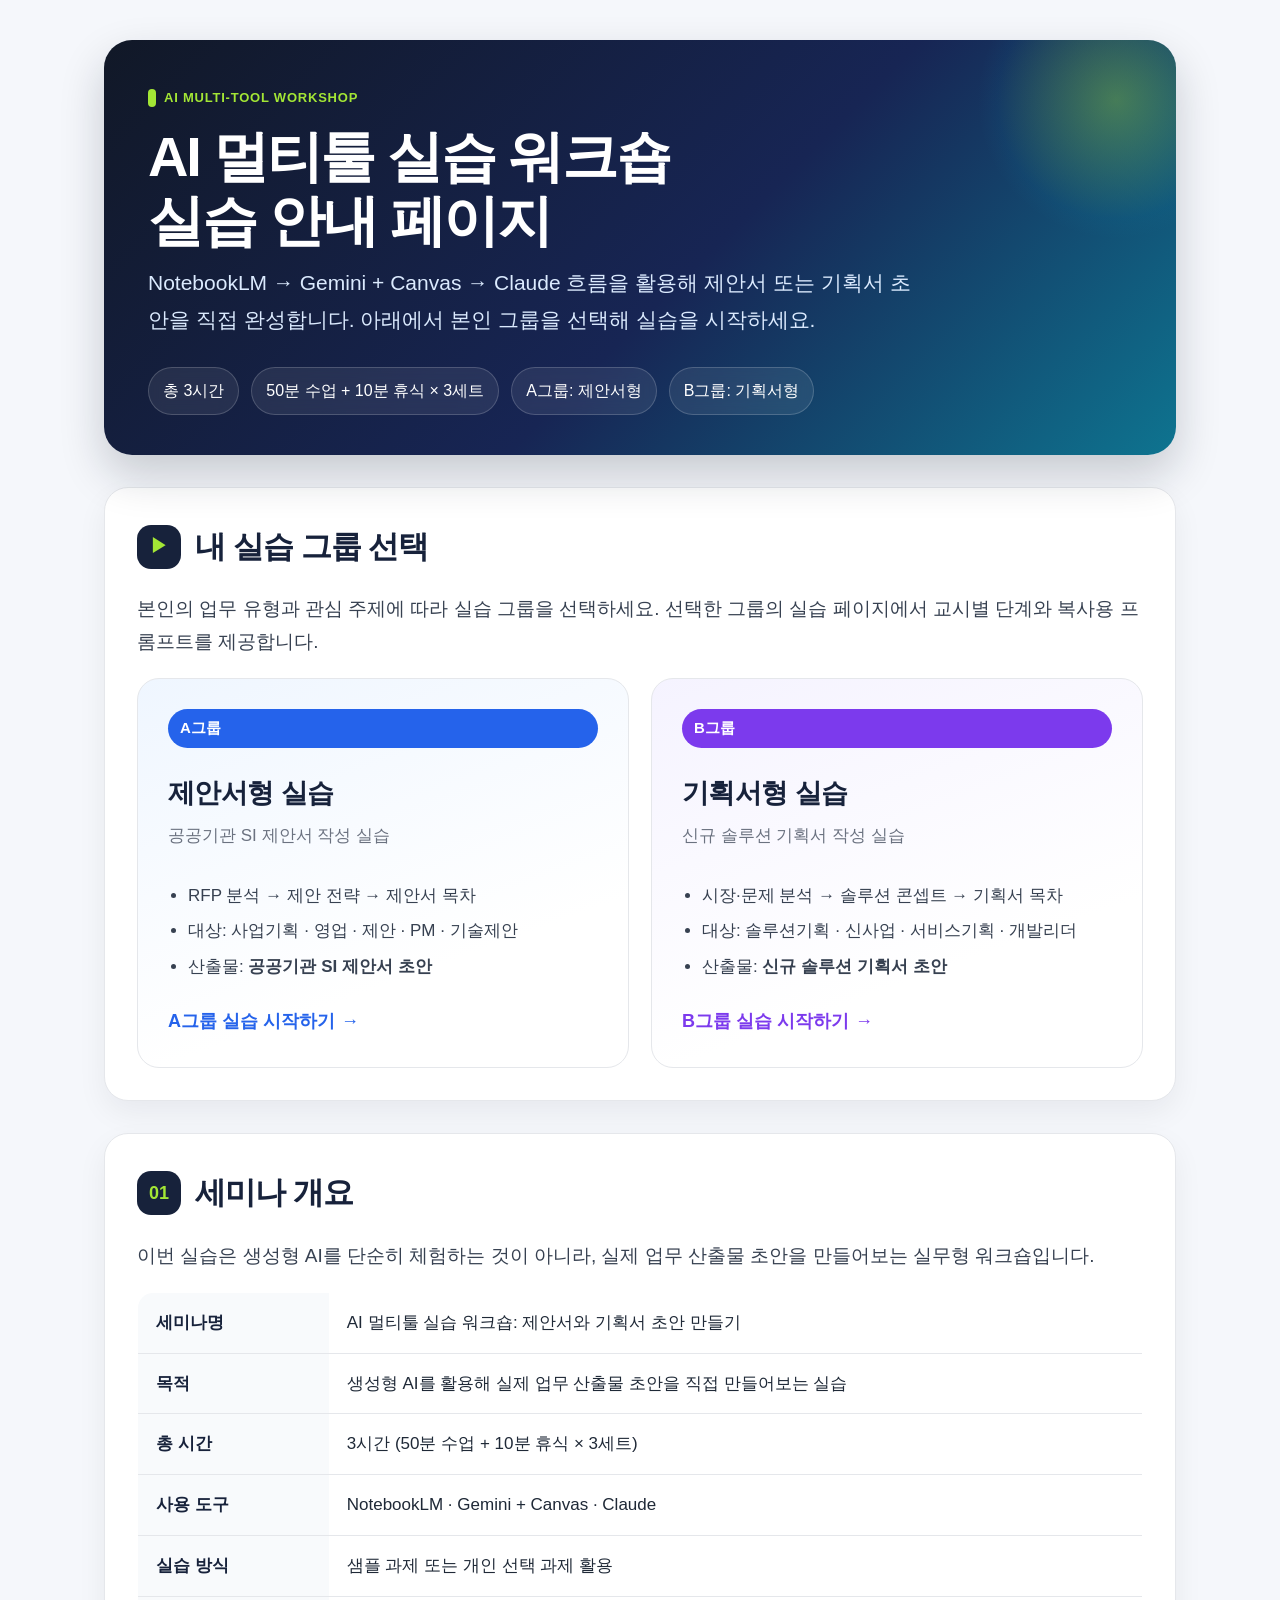
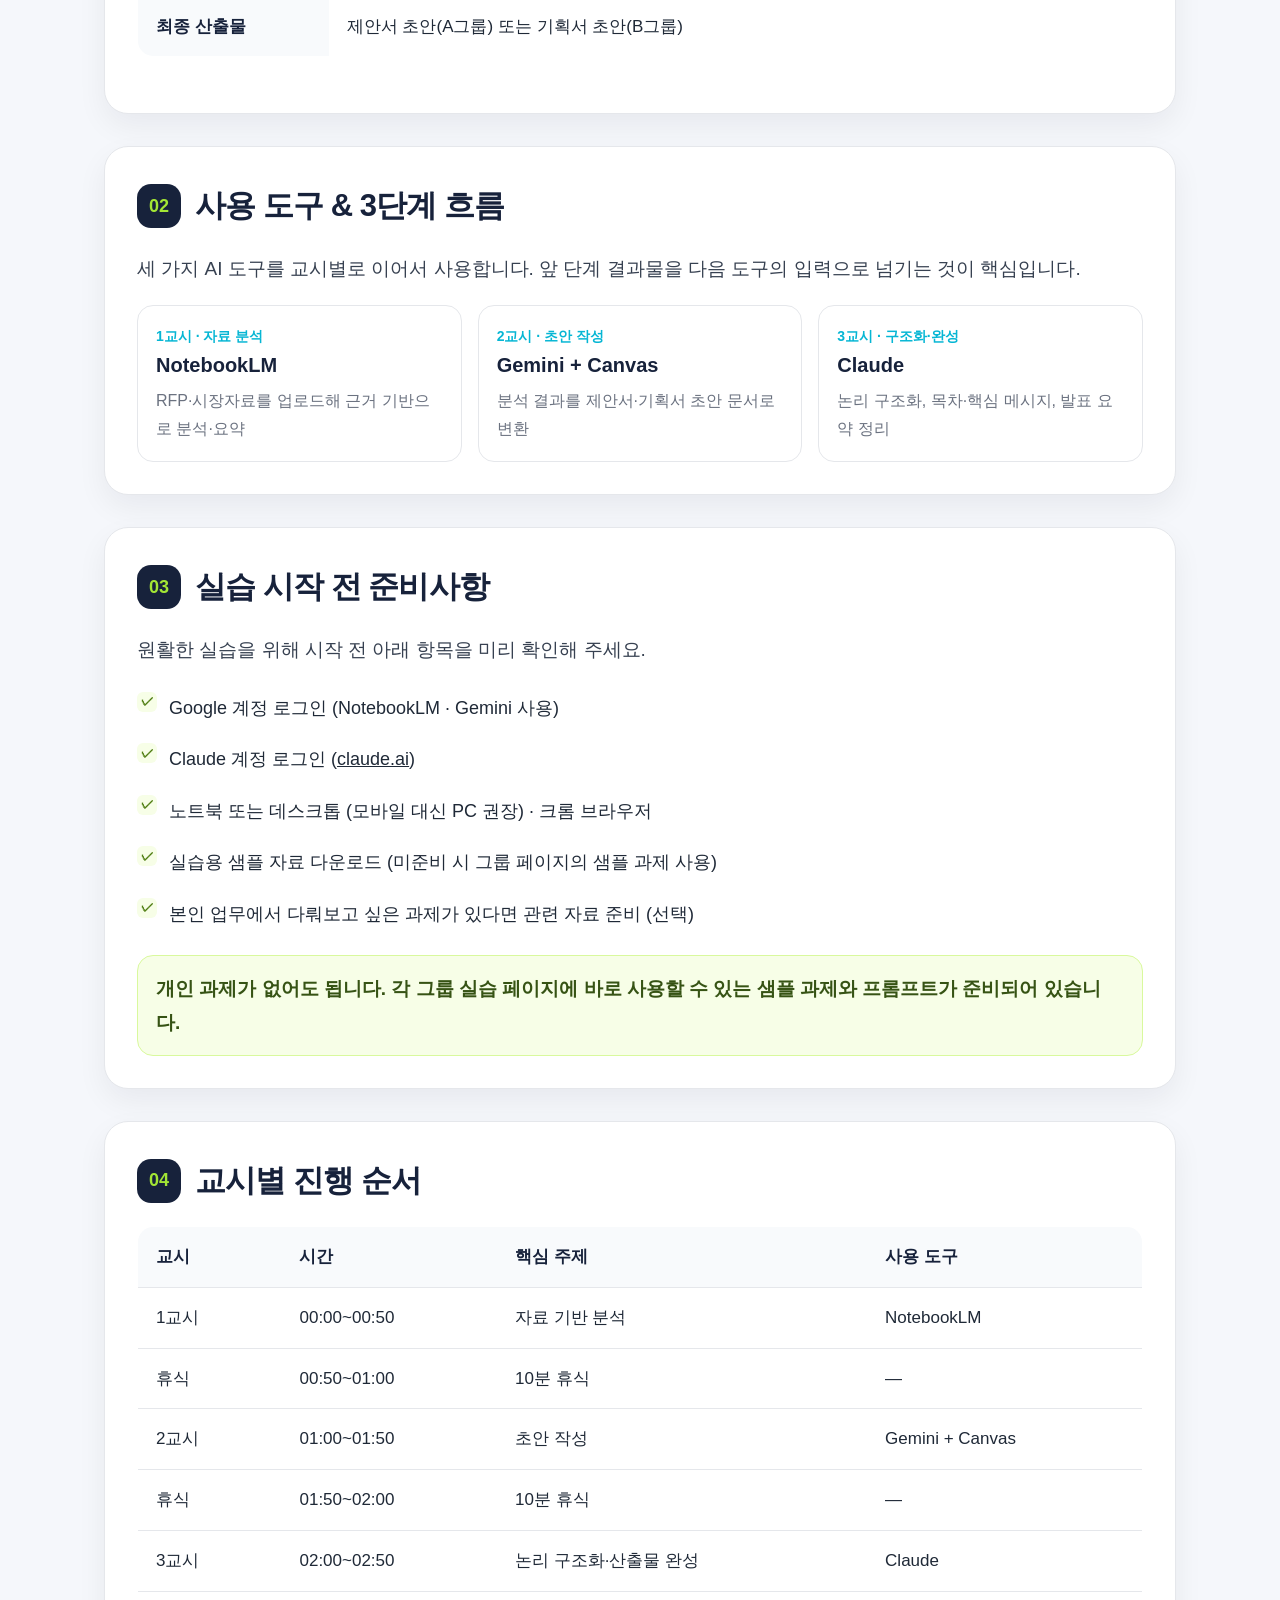
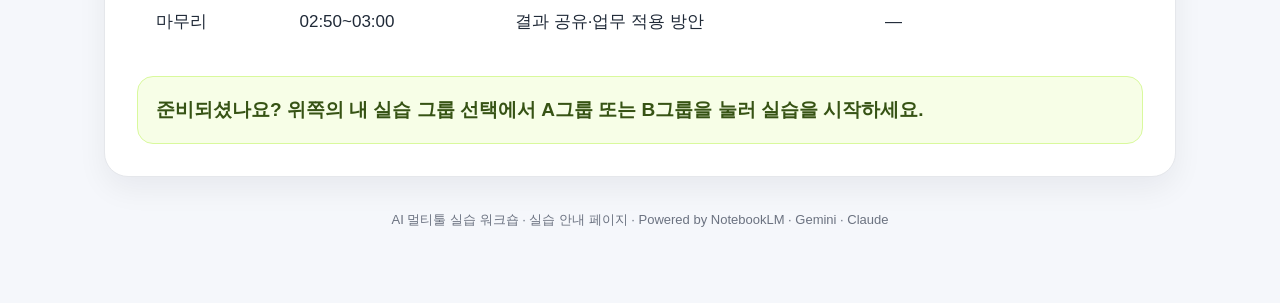
==== index.html @ 0a498cbd "AI 멀티툴 실습 워크숍 안내 사이트 추가 - index.html: 실습 안내(첫 화면) + A/B 그룹 선택 - group-a.html: A그룹 제안서형 실습 - group-b." ====
<!DOCTYPE html>
<html lang="ko">
<head>
  <meta charset="UTF-8" />
  <meta name="viewport" content="width=device-width, initial-scale=1.0" />
  <title>AI 멀티툴 실습 워크숍 · 실습 안내</title>
  <link rel="stylesheet" href="style.css" />
</head>
<body>
  <main class="page">
    <header class="hero">
      <div class="eyebrow">AI Multi-tool Workshop</div>
      <h1>AI 멀티툴 실습 워크숍<br />실습 안내 페이지</h1>
      <p>NotebookLM → Gemini + Canvas → Claude 흐름을 활용해 제안서 또는 기획서 초안을 직접 완성합니다. 아래에서 본인 그룹을 선택해 실습을 시작하세요.</p>
      <div class="meta">
        <span>총 3시간</span>
        <span>50분 수업 + 10분 휴식 × 3세트</span>
        <span>A그룹: 제안서형</span>
        <span>B그룹: 기획서형</span>
      </div>
    </header>

    <!-- 그룹 선택 -->
    <section id="choose">
      <div class="section-title">
        <span class="section-number">▶</span>
        <h2>내 실습 그룹 선택</h2>
      </div>
      <p class="lead">본인의 업무 유형과 관심 주제에 따라 실습 그룹을 선택하세요. 선택한 그룹의 실습 페이지에서 교시별 단계와 복사용 프롬프트를 제공합니다.</p>

      <div class="choose">
        <a class="choose-card a" href="group-a.html">
          <span class="badge blue">A그룹</span>
          <h3>제안서형 실습</h3>
          <p class="sub">공공기관 SI 제안서 작성 실습</p>
          <ul>
            <li>RFP 분석 → 제안 전략 → 제안서 목차</li>
            <li>대상: 사업기획 · 영업 · 제안 · PM · 기술제안</li>
            <li>산출물: <strong>공공기관 SI 제안서 초안</strong></li>
          </ul>
          <span class="go">A그룹 실습 시작하기</span>
        </a>

        <a class="choose-card b" href="group-b.html">
          <span class="badge purple">B그룹</span>
          <h3>기획서형 실습</h3>
          <p class="sub">신규 솔루션 기획서 작성 실습</p>
          <ul>
            <li>시장·문제 분석 → 솔루션 콘셉트 → 기획서 목차</li>
            <li>대상: 솔루션기획 · 신사업 · 서비스기획 · 개발리더</li>
            <li>산출물: <strong>신규 솔루션 기획서 초안</strong></li>
          </ul>
          <span class="go">B그룹 실습 시작하기</span>
        </a>
      </div>
    </section>

    <!-- 세미나 개요 -->
    <section id="overview">
      <div class="section-title">
        <span class="section-number">01</span>
        <h2>세미나 개요</h2>
      </div>
      <p class="lead">이번 실습은 생성형 AI를 단순히 체험하는 것이 아니라, 실제 업무 산출물 초안을 만들어보는 실무형 워크숍입니다.</p>
      <table>
        <tbody>
          <tr><th>세미나명</th><td>AI 멀티툴 실습 워크숍: 제안서와 기획서 초안 만들기</td></tr>
          <tr><th>목적</th><td>생성형 AI를 활용해 실제 업무 산출물 초안을 직접 만들어보는 실습</td></tr>
          <tr><th>총 시간</th><td>3시간 (50분 수업 + 10분 휴식 × 3세트)</td></tr>
          <tr><th>사용 도구</th><td>NotebookLM · Gemini + Canvas · Claude</td></tr>
          <tr><th>실습 방식</th><td>샘플 과제 또는 개인 선택 과제 활용</td></tr>
          <tr><th>최종 산출물</th><td>제안서 초안(A그룹) 또는 기획서 초안(B그룹)</td></tr>
        </tbody>
      </table>
    </section>

    <!-- 사용 도구 -->
    <section id="tools">
      <div class="section-title">
        <span class="section-number">02</span>
        <h2>사용 도구 & 3단계 흐름</h2>
      </div>
      <p class="lead">세 가지 AI 도구를 교시별로 이어서 사용합니다. 앞 단계 결과물을 다음 도구의 입력으로 넘기는 것이 핵심입니다.</p>
      <div class="tools-row">
        <a class="tool-chip" href="https://notebooklm.google.com" target="_blank" rel="noopener">
          <div class="stage">1교시 · 자료 분석</div>
          <div class="n">NotebookLM</div>
          <div class="d">RFP·시장자료를 업로드해 근거 기반으로 분석·요약</div>
        </a>
        <a class="tool-chip" href="https://gemini.google.com" target="_blank" rel="noopener">
          <div class="stage">2교시 · 초안 작성</div>
          <div class="n">Gemini + Canvas</div>
          <div class="d">분석 결과를 제안서·기획서 초안 문서로 변환</div>
        </a>
        <a class="tool-chip" href="https://claude.ai" target="_blank" rel="noopener">
          <div class="stage">3교시 · 구조화·완성</div>
          <div class="n">Claude</div>
          <div class="d">논리 구조화, 목차·핵심 메시지, 발표 요약 정리</div>
        </a>
      </div>
    </section>

    <!-- 실습 준비사항 -->
    <section id="ready">
      <div class="section-title">
        <span class="section-number">03</span>
        <h2>실습 시작 전 준비사항</h2>
      </div>
      <p class="lead">원활한 실습을 위해 시작 전 아래 항목을 미리 확인해 주세요.</p>
      <ul class="checklist">
        <li>Google 계정 로그인 (NotebookLM · Gemini 사용)</li>
        <li>Claude 계정 로그인 (<a href="https://claude.ai" target="_blank" rel="noopener">claude.ai</a>)</li>
        <li>노트북 또는 데스크톱 (모바일 대신 PC 권장) · 크롬 브라우저</li>
        <li>실습용 샘플 자료 다운로드 (미준비 시 그룹 페이지의 샘플 과제 사용)</li>
        <li>본인 업무에서 다뤄보고 싶은 과제가 있다면 관련 자료 준비 (선택)</li>
      </ul>
      <div class="note">
        개인 과제가 없어도 됩니다. 각 그룹 실습 페이지에 바로 사용할 수 있는 <strong>샘플 과제와 프롬프트</strong>가 준비되어 있습니다.
      </div>
    </section>

    <!-- 진행 순서 -->
    <section id="timeline">
      <div class="section-title">
        <span class="section-number">04</span>
        <h2>교시별 진행 순서</h2>
      </div>
      <table>
        <thead>
          <tr>
            <th>교시</th><th>시간</th><th>핵심 주제</th><th>사용 도구</th>
          </tr>
        </thead>
        <tbody>
          <tr><td>1교시</td><td>00:00~00:50</td><td>자료 기반 분석</td><td>NotebookLM</td></tr>
          <tr><td>휴식</td><td>00:50~01:00</td><td>10분 휴식</td><td>—</td></tr>
          <tr><td>2교시</td><td>01:00~01:50</td><td>초안 작성</td><td>Gemini + Canvas</td></tr>
          <tr><td>휴식</td><td>01:50~02:00</td><td>10분 휴식</td><td>—</td></tr>
          <tr><td>3교시</td><td>02:00~02:50</td><td>논리 구조화·산출물 완성</td><td>Claude</td></tr>
          <tr><td>마무리</td><td>02:50~03:00</td><td>결과 공유·업무 적용 방안</td><td>—</td></tr>
        </tbody>
      </table>
      <div class="note">
        준비되셨나요? 위쪽의 <strong>내 실습 그룹 선택</strong>에서 A그룹 또는 B그룹을 눌러 실습을 시작하세요.
      </div>
    </section>

    <div class="footer">
      AI 멀티툴 실습 워크숍 · 실습 안내 페이지 · Powered by NotebookLM · Gemini · Claude
    </div>
  </main>
</body>
</html>
---- style.css ----
:root {
  --bg: #f5f7fb;
  --card: #ffffff;
  --navy: #17223b;
  --blue: #2563eb;
  --cyan: #06b6d4;
  --lime: #a3e635;
  --text: #1f2937;
  --muted: #6b7280;
  --line: #e5e7eb;
  --soft-blue: #eff6ff;
  --soft-purple: #f5f3ff;
  --soft-green: #f7fee7;
  --code-bg: #0f172a;
}

* { box-sizing: border-box; }

html { scroll-behavior: smooth; }

body {
  margin: 0;
  font-family: "Pretendard", "Noto Sans KR", "Apple SD Gothic Neo", Arial, sans-serif;
  background: var(--bg);
  color: var(--text);
  line-height: 1.75;
  font-size: 19px;
}

a { color: inherit; }

.page {
  max-width: 1120px;
  margin: 0 auto;
  padding: 40px 24px 72px;
}

/* ---------- HERO ---------- */
.hero {
  background: linear-gradient(135deg, #111827 0%, #172554 55%, #0e7490 100%);
  color: white;
  border-radius: 28px;
  padding: 44px 44px 40px;
  box-shadow: 0 20px 45px rgba(15, 23, 42, 0.2);
  position: relative;
  overflow: hidden;
}

.hero.a { background: linear-gradient(135deg, #0b1220 0%, #172554 55%, #1d4ed8 100%); }
.hero.b { background: linear-gradient(135deg, #140b22 0%, #3b1a70 55%, #7c3aed 100%); }

.hero::after {
  content: "";
  position: absolute;
  width: 280px;
  height: 280px;
  border-radius: 50%;
  background: radial-gradient(circle, rgba(163,230,53,.35), rgba(6,182,212,.04) 60%, transparent 70%);
  right: -80px;
  top: -80px;
}

.eyebrow {
  display: inline-flex;
  align-items: center;
  gap: 8px;
  color: var(--lime);
  font-weight: 800;
  letter-spacing: .06em;
  text-transform: uppercase;
  font-size: 13px;
  margin-bottom: 16px;
}

.eyebrow::before {
  content: "";
  width: 8px;
  height: 18px;
  border-radius: 999px;
  background: var(--lime);
  display: inline-block;
}

h1 {
  margin: 0 0 12px;
  font-size: clamp(34px, 5.4vw, 56px);
  line-height: 1.14;
  letter-spacing: -0.04em;
}

.hero p {
  margin: 0;
  max-width: 780px;
  font-size: 21px;
  color: #dbeafe;
}

.meta {
  display: flex;
  flex-wrap: wrap;
  gap: 12px;
  margin-top: 28px;
}

.meta span {
  border: 1px solid rgba(255,255,255,.18);
  background: rgba(255,255,255,.08);
  color: #fff;
  padding: 9px 14px;
  border-radius: 999px;
  font-size: 16px;
  backdrop-filter: blur(8px);
}

/* ---------- SECTIONS ---------- */
section {
  margin-top: 32px;
  background: var(--card);
  border: 1px solid var(--line);
  border-radius: 24px;
  padding: 32px;
  box-shadow: 0 12px 30px rgba(15, 23, 42, 0.06);
}

.section-title {
  display: flex;
  align-items: center;
  gap: 14px;
  margin-bottom: 18px;
}

.section-number {
  display: inline-flex;
  align-items: center;
  justify-content: center;
  min-width: 44px;
  height: 44px;
  border-radius: 14px;
  background: var(--navy);
  color: var(--lime);
  font-weight: 900;
  font-size: 18px;
}

h2 {
  margin: 0;
  color: var(--navy);
  font-size: 31px;
  letter-spacing: -0.03em;
}

h3 {
  margin: 28px 0 12px;
  color: var(--navy);
  font-size: 23px;
  letter-spacing: -0.02em;
}

h4 {
  margin: 20px 0 8px;
  color: var(--navy);
  font-size: 19px;
}

p { margin: 10px 0 0; }

.lead {
  font-size: 19px;
  color: #374151;
  margin-bottom: 20px;
}

/* ---------- TABLE ---------- */
table {
  width: 100%;
  border-collapse: collapse;
  margin: 16px 0 24px;
  background: #fff;
  border-radius: 16px;
  overflow: hidden;
  border: 1px solid var(--line);
}

th, td {
  padding: 15px 18px;
  border-bottom: 1px solid var(--line);
  vertical-align: top;
  text-align: left;
  font-size: 17px;
}

th {
  background: #f8fafc;
  color: var(--navy);
  font-weight: 800;
  white-space: nowrap;
}

tr:last-child td { border-bottom: 0; }

/* ---------- GRID / CARDS ---------- */
.grid {
  display: grid;
  grid-template-columns: repeat(2, minmax(0, 1fr));
  gap: 20px;
  margin-top: 18px;
}

.card {
  border-radius: 20px;
  padding: 24px;
  border: 1px solid var(--line);
  background: #fff;
}

.card.proposal { background: var(--soft-blue); }
.card.planning { background: var(--soft-purple); }

.badge {
  display: inline-block;
  padding: 6px 12px;
  border-radius: 999px;
  background: var(--navy);
  color: #fff;
  font-size: 15px;
  font-weight: 800;
  margin-bottom: 10px;
}

.badge.blue { background: var(--blue); }
.badge.purple { background: #7c3aed; }
.badge.cyan { background: var(--cyan); }
.badge.lime { background: var(--lime); color: #1a2e05; }

ul { margin: 10px 0 0 20px; padding: 0; }
li { margin: 6px 0; }

.note {
  margin-top: 18px;
  padding: 16px 18px;
  border-radius: 16px;
  background: var(--soft-green);
  border: 1px solid #d9f99d;
  color: #365314;
  font-weight: 600;
}

.footer {
  margin-top: 32px;
  color: var(--muted);
  font-size: 13px;
  text-align: center;
}

/* ---------- GROUP SELECT CARDS (index) ---------- */
.choose {
  display: grid;
  grid-template-columns: repeat(2, minmax(0, 1fr));
  gap: 22px;
  margin-top: 20px;
}

.choose-card {
  display: flex;
  flex-direction: column;
  border-radius: 22px;
  padding: 30px;
  border: 1px solid var(--line);
  text-decoration: none;
  color: var(--text);
  transition: transform .18s ease, box-shadow .18s ease, border-color .18s ease;
  position: relative;
  overflow: hidden;
}

.choose-card.a { background: linear-gradient(160deg, #eff6ff 0%, #ffffff 70%); }
.choose-card.b { background: linear-gradient(160deg, #f5f3ff 0%, #ffffff 70%); }

.choose-card:hover {
  transform: translateY(-4px);
  box-shadow: 0 18px 40px rgba(15,23,42,.12);
  border-color: #c7d2fe;
}

.choose-card h3 { margin: 12px 0 4px; font-size: 27px; }
.choose-card .sub { color: var(--muted); font-size: 17px; margin: 0 0 14px; }
.choose-card ul { font-size: 17px; color: #374151; }

.choose-card .go {
  margin-top: auto;
  padding-top: 18px;
  font-weight: 800;
  font-size: 18px;
  color: var(--blue);
  display: inline-flex;
  align-items: center;
  gap: 6px;
}
.choose-card.b .go { color: #7c3aed; }
.choose-card .go::after { content: "→"; transition: transform .18s ease; }
.choose-card:hover .go::after { transform: translateX(4px); }

/* ---------- STEP (교시) ---------- */
.step {
  border: 1px solid var(--line);
  border-radius: 20px;
  padding: 0;
  margin-top: 22px;
  overflow: hidden;
}

.step-head {
  display: flex;
  align-items: center;
  gap: 14px;
  padding: 20px 24px;
  background: #f8fafc;
  border-bottom: 1px solid var(--line);
}

.step-num {
  display: inline-flex;
  align-items: center;
  justify-content: center;
  min-width: 40px;
  height: 40px;
  border-radius: 12px;
  background: var(--navy);
  color: var(--lime);
  font-weight: 900;
  font-size: 16px;
}

.step-head h3 { margin: 0; font-size: 22px; }
.step-head .time {
  margin-left: auto;
  font-size: 15px;
  font-weight: 700;
  color: var(--muted);
  white-space: nowrap;
}

.step-tool {
  display: inline-block;
  font-size: 14px;
  font-weight: 800;
  color: #fff;
  background: var(--cyan);
  padding: 4px 12px;
  border-radius: 999px;
}

.step-body { padding: 22px 24px 26px; }
.step-body ol { margin: 6px 0 0 20px; padding: 0; }
.step-body ol li { margin: 8px 0; }

/* ---------- COPY PROMPT BOX ---------- */
.prompt {
  position: relative;
  margin: 16px 0 6px;
  border-radius: 14px;
  background: var(--code-bg);
  border: 1px solid #1e293b;
}

.prompt-label {
  display: flex;
  align-items: center;
  justify-content: space-between;
  padding: 11px 16px;
  border-bottom: 1px solid #1e293b;
  color: #93c5fd;
  font-size: 15px;
  font-weight: 800;
  letter-spacing: .03em;
}

.prompt pre {
  margin: 0;
  padding: 18px;
  color: #e2e8f0;
  font-family: "SFMono-Regular", Consolas, "Liberation Mono", Menlo, monospace;
  font-size: 16px;
  line-height: 1.7;
  white-space: pre-wrap;
  word-break: break-word;
  overflow-x: auto;
}

.copy-btn {
  border: 1px solid #334155;
  background: #1e293b;
  color: #cbd5e1;
  font-size: 15px;
  font-weight: 700;
  padding: 7px 16px;
  border-radius: 8px;
  cursor: pointer;
  transition: background .15s ease, color .15s ease;
}
.copy-btn:hover { background: #334155; color: #fff; }
.copy-btn.done { background: var(--lime); color: #1a2e05; border-color: var(--lime); }

/* ---------- NAV / BUTTONS ---------- */
.topnav {
  display: flex;
  align-items: center;
  gap: 12px;
  flex-wrap: wrap;
  margin-bottom: 22px;
}

.btn {
  display: inline-flex;
  align-items: center;
  gap: 8px;
  text-decoration: none;
  font-weight: 800;
  font-size: 16px;
  padding: 11px 20px;
  border-radius: 999px;
  border: 1px solid var(--line);
  background: #fff;
  color: var(--navy);
  transition: background .15s ease, transform .15s ease;
}
.btn:hover { transform: translateY(-1px); }
.btn.primary { background: var(--navy); color: #fff; border-color: var(--navy); }
.btn.ghost { background: transparent; }

.checklist {
  list-style: none;
  margin: 12px 0 0;
  padding: 0;
}
.checklist li {
  position: relative;
  padding: 7px 0 7px 32px;
  font-size: 18px;
}
.checklist li::before {
  content: "✓";
  position: absolute;
  left: 0;
  top: 6px;
  width: 20px;
  height: 20px;
  border-radius: 6px;
  background: var(--soft-green);
  color: #4d7c0f;
  font-weight: 900;
  font-size: 13px;
  display: inline-flex;
  align-items: center;
  justify-content: center;
}

.tools-row {
  display: grid;
  grid-template-columns: repeat(3, minmax(0,1fr));
  gap: 16px;
  margin-top: 16px;
}
.tool-chip {
  border: 1px solid var(--line);
  border-radius: 16px;
  padding: 18px;
  background: #fff;
  text-decoration: none;
  color: var(--text);
  display: block;
  transition: transform .15s ease, box-shadow .15s ease;
}
.tool-chip:hover { transform: translateY(-3px); box-shadow: 0 12px 26px rgba(15,23,42,.08); }
.tool-chip .n { font-weight: 900; color: var(--navy); font-size: 20px; }
.tool-chip .d { color: var(--muted); font-size: 16px; margin-top: 4px; }
.tool-chip .stage { font-size: 14px; font-weight: 800; color: var(--cyan); }

@media (max-width: 840px) {
  .page { padding: 24px 14px 48px; }
  .hero, section { padding: 26px 20px; border-radius: 20px; }
  .grid, .choose, .tools-row { grid-template-columns: 1fr; }
  table { display: block; overflow-x: auto; white-space: normal; }
  th, td { min-width: 140px; }
  .step-head { flex-wrap: wrap; }
  .step-head .time { margin-left: 54px; }
}
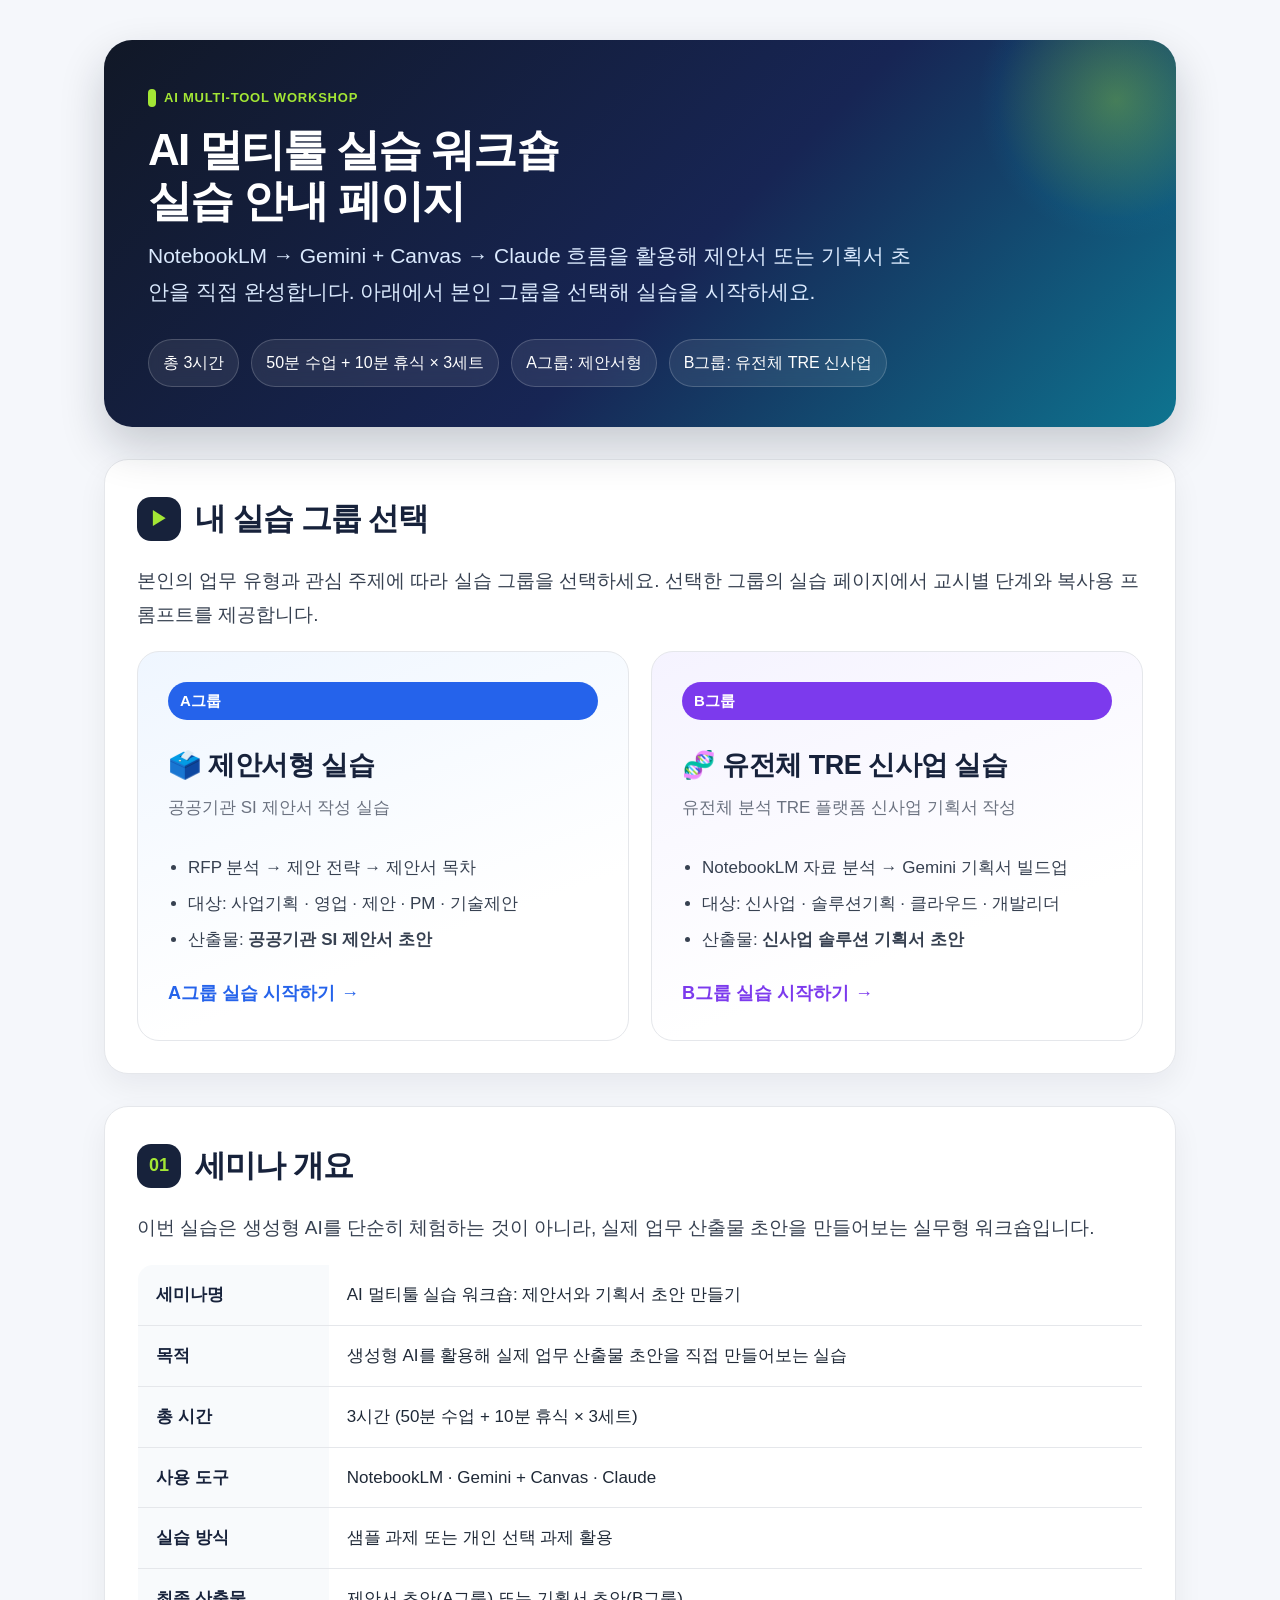
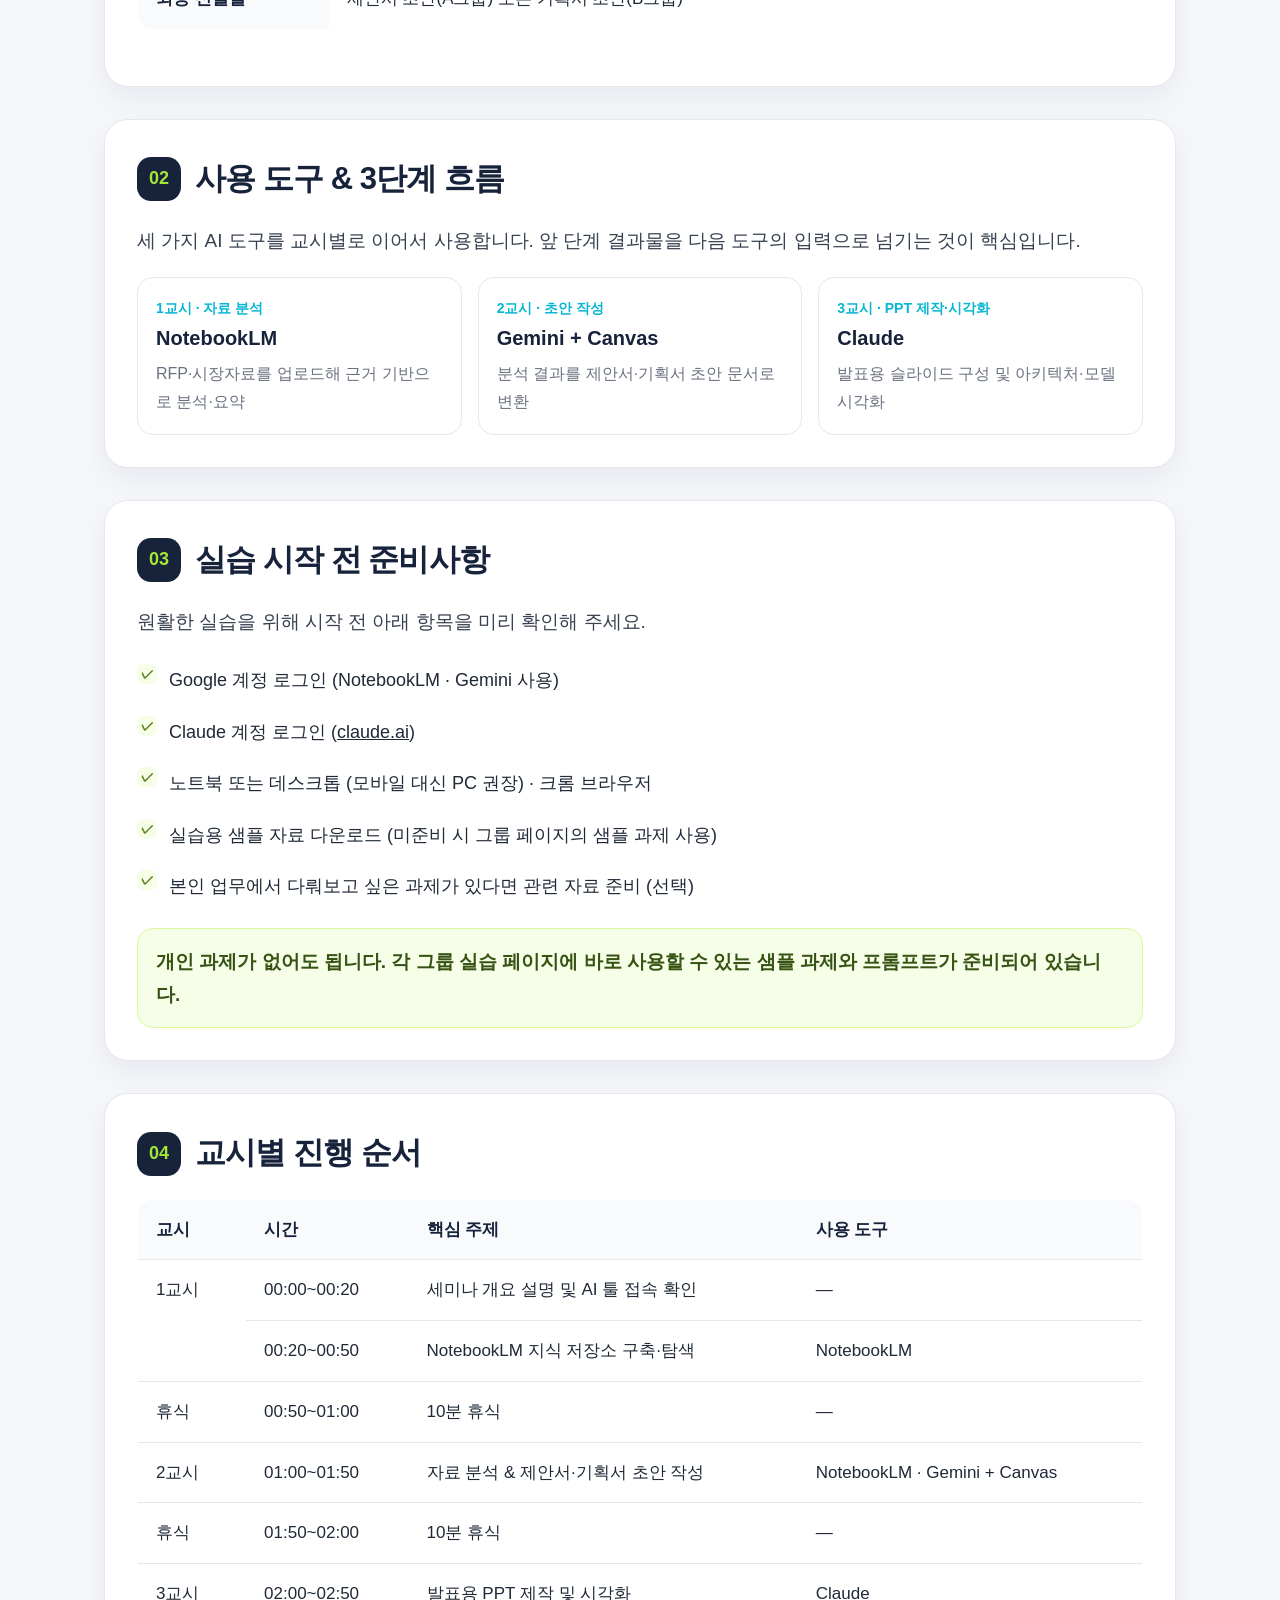
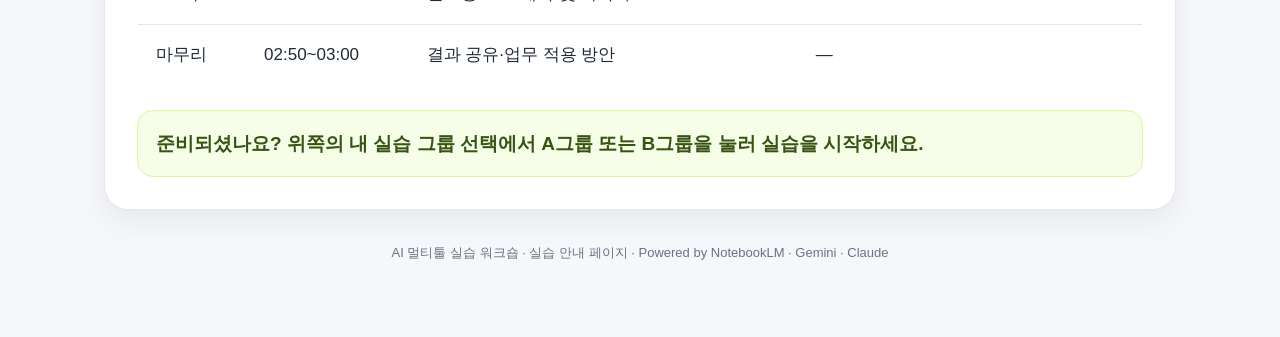
==== commit 9f145e1a: "실습 안내 사이트 콘텐츠 업데이트 및 타이틀 폰트 크기 축소 Co-Authored-By: Claude Sonnet 5 <noreply@anthropic.com>" ====
--- a/index.html
+++ b/index.html
@@ -16,7 +16,7 @@
         <span>총 3시간</span>
         <span>50분 수업 + 10분 휴식 × 3세트</span>
         <span>A그룹: 제안서형</span>
-        <span>B그룹: 기획서형</span>
+        <span>B그룹: 유전체 TRE 신사업</span>
       </div>
     </header>
 
@@ -31,7 +31,7 @@
       <div class="choose">
         <a class="choose-card a" href="group-a.html">
           <span class="badge blue">A그룹</span>
-          <h3>제안서형 실습</h3>
+          <h3>🗳️ 제안서형 실습</h3>
           <p class="sub">공공기관 SI 제안서 작성 실습</p>
           <ul>
             <li>RFP 분석 → 제안 전략 → 제안서 목차</li>
@@ -43,12 +43,12 @@
 
         <a class="choose-card b" href="group-b.html">
           <span class="badge purple">B그룹</span>
-          <h3>기획서형 실습</h3>
-          <p class="sub">신규 솔루션 기획서 작성 실습</p>
+          <h3>🧬 유전체 TRE 신사업 실습</h3>
+          <p class="sub">유전체 분석 TRE 플랫폼 신사업 기획서 작성</p>
           <ul>
-            <li>시장·문제 분석 → 솔루션 콘셉트 → 기획서 목차</li>
-            <li>대상: 솔루션기획 · 신사업 · 서비스기획 · 개발리더</li>
-            <li>산출물: <strong>신규 솔루션 기획서 초안</strong></li>
+            <li>NotebookLM 자료 분석 → Gemini 기획서 빌드업</li>
+            <li>대상: 신사업 · 솔루션기획 · 클라우드 · 개발리더</li>
+            <li>산출물: <strong>신사업 솔루션 기획서 초안</strong></li>
           </ul>
           <span class="go">B그룹 실습 시작하기</span>
         </a>
@@ -93,9 +93,9 @@
           <div class="d">분석 결과를 제안서·기획서 초안 문서로 변환</div>
         </a>
         <a class="tool-chip" href="https://claude.ai" target="_blank" rel="noopener">
-          <div class="stage">3교시 · 구조화·완성</div>
+          <div class="stage">3교시 · PPT 제작·시각화</div>
           <div class="n">Claude</div>
-          <div class="d">논리 구조화, 목차·핵심 메시지, 발표 요약 정리</div>
+          <div class="d">발표용 슬라이드 구성 및 아키텍처·모델 시각화</div>
         </a>
       </div>
     </section>
@@ -132,11 +132,12 @@
           </tr>
         </thead>
         <tbody>
-          <tr><td>1교시</td><td>00:00~00:50</td><td>자료 기반 분석</td><td>NotebookLM</td></tr>
+          <tr><td rowspan="2">1교시</td><td>00:00~00:20</td><td>세미나 개요 설명 및 AI 툴 접속 확인</td><td>—</td></tr>
+          <tr><td>00:20~00:50</td><td>NotebookLM 지식 저장소 구축·탐색</td><td>NotebookLM</td></tr>
           <tr><td>휴식</td><td>00:50~01:00</td><td>10분 휴식</td><td>—</td></tr>
-          <tr><td>2교시</td><td>01:00~01:50</td><td>초안 작성</td><td>Gemini + Canvas</td></tr>
+          <tr><td>2교시</td><td>01:00~01:50</td><td>자료 분석 & 제안서·기획서 초안 작성</td><td>NotebookLM · Gemini + Canvas</td></tr>
           <tr><td>휴식</td><td>01:50~02:00</td><td>10분 휴식</td><td>—</td></tr>
-          <tr><td>3교시</td><td>02:00~02:50</td><td>논리 구조화·산출물 완성</td><td>Claude</td></tr>
+          <tr><td>3교시</td><td>02:00~02:50</td><td>발표용 PPT 제작 및 시각화</td><td>Claude</td></tr>
           <tr><td>마무리</td><td>02:50~03:00</td><td>결과 공유·업무 적용 방안</td><td>—</td></tr>
         </tbody>
       </table>
--- a/style.css
+++ b/style.css
@@ -83,7 +83,7 @@
 
 h1 {
   margin: 0 0 12px;
-  font-size: clamp(34px, 5.4vw, 56px);
+  font-size: clamp(28px, 4.4vw, 44px);
   line-height: 1.14;
   letter-spacing: -0.04em;
 }
